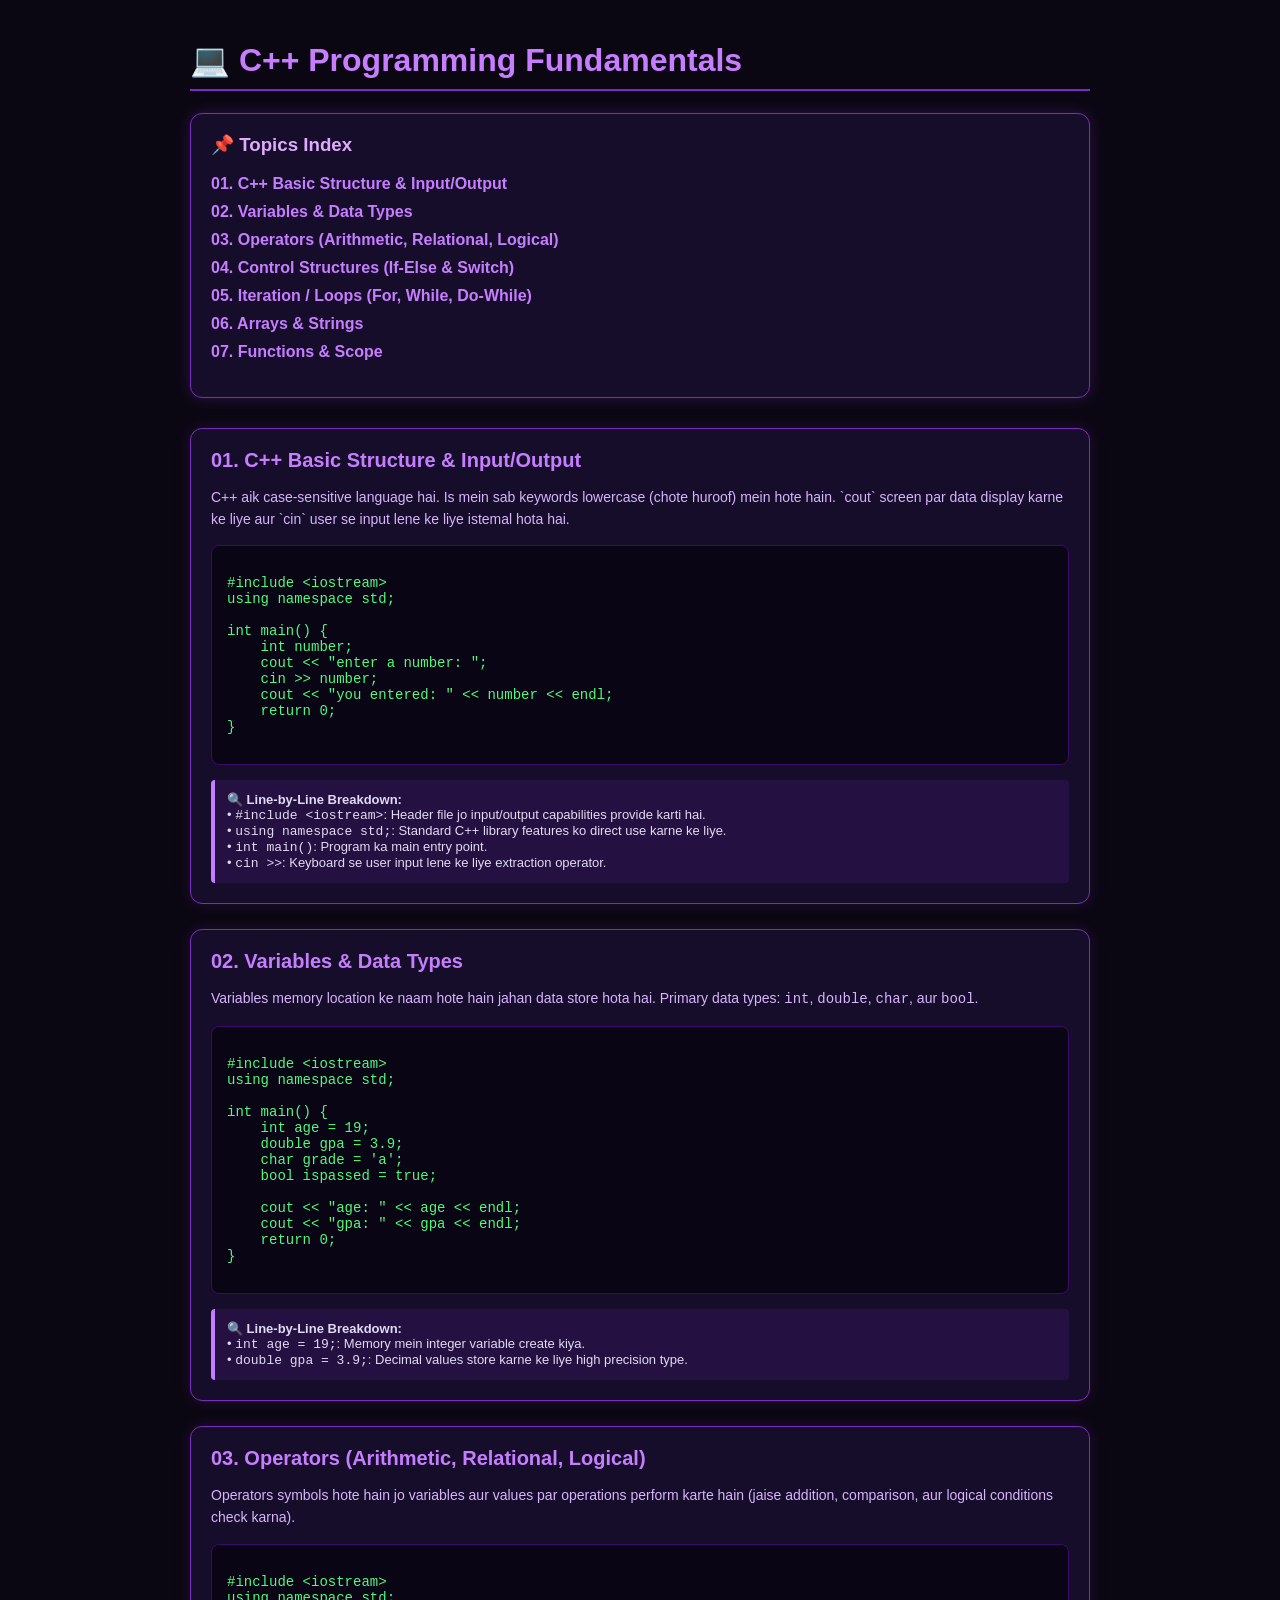
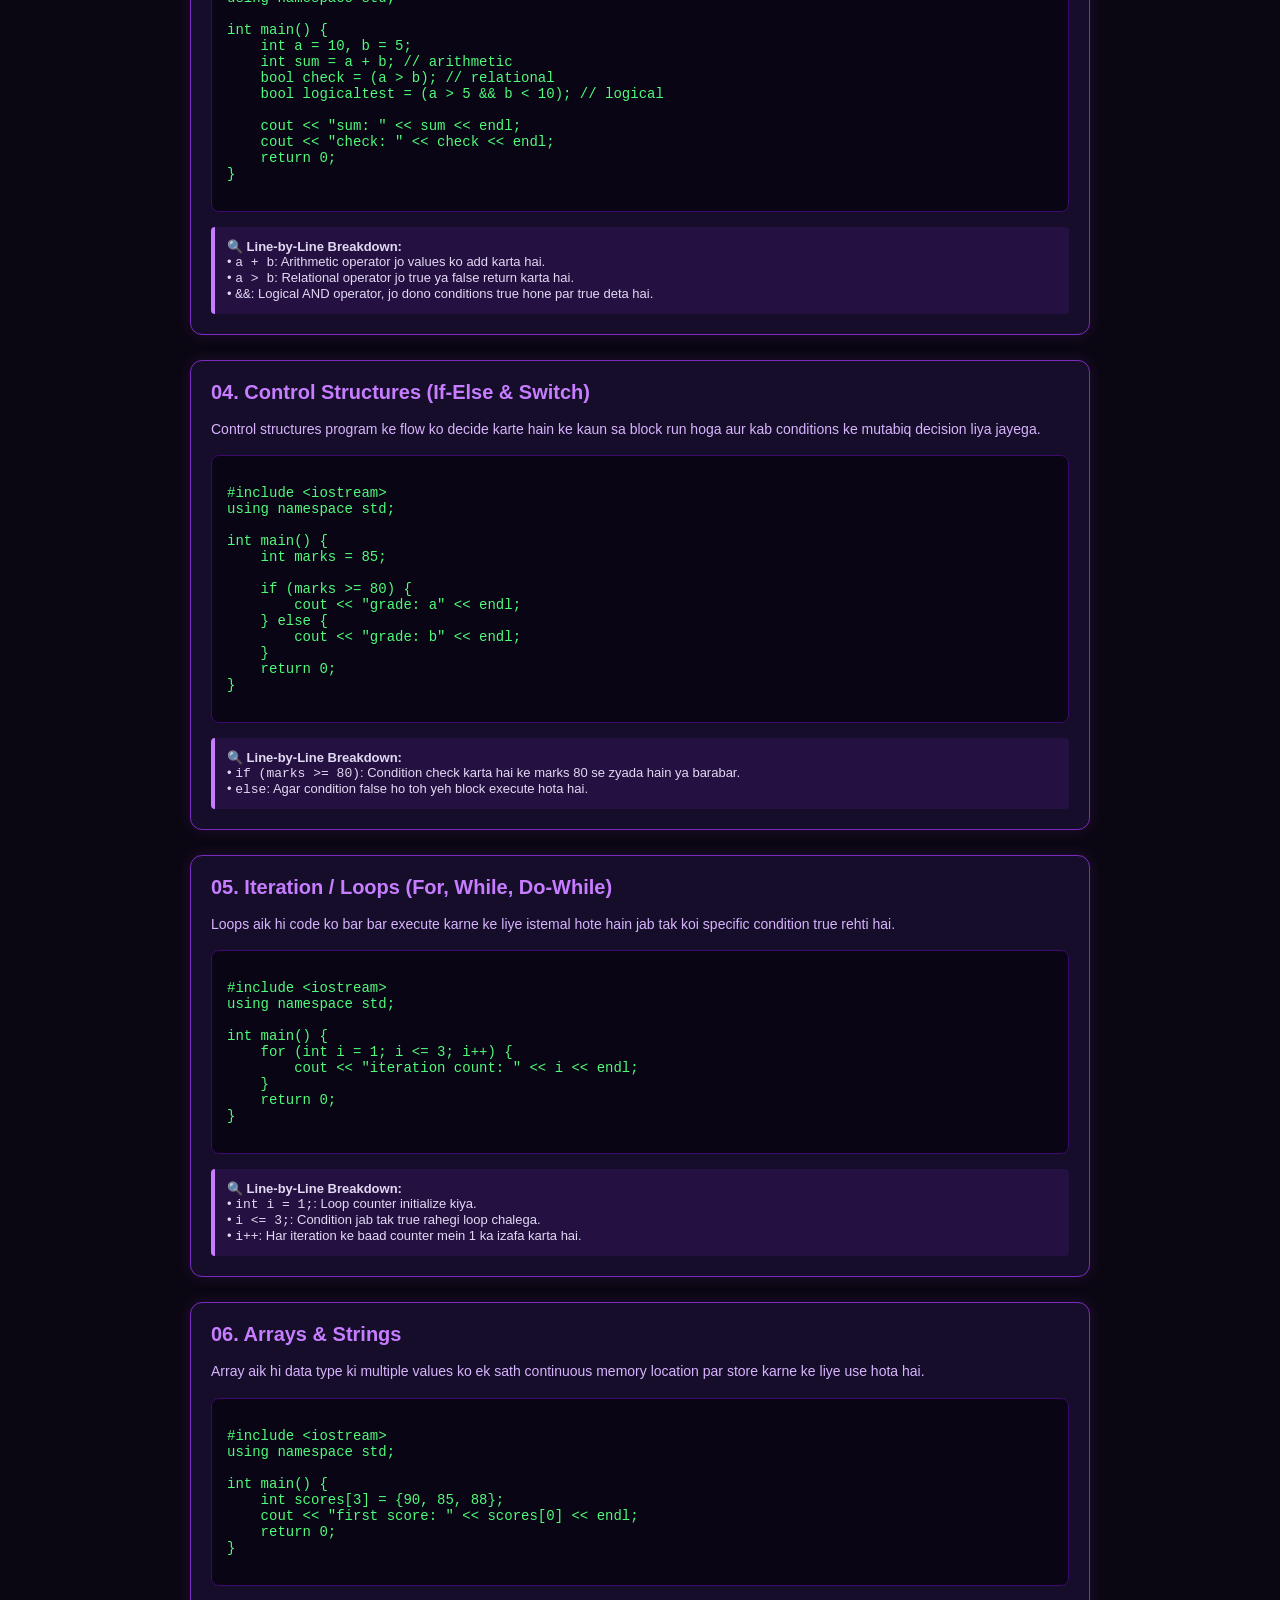
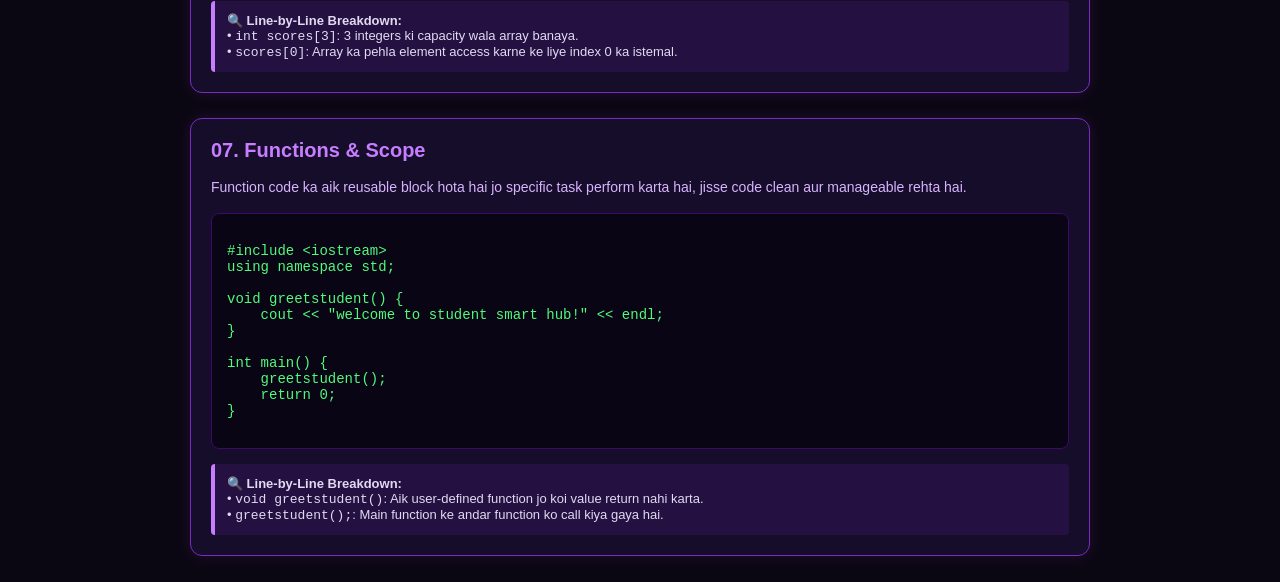
==== cxx_basics.html @ c3fcfd0b "Create cxx_basics.html" ====
<!DOCTYPE html>
<html lang="en">
<head>
    <meta charset="UTF-8">
    <meta name="viewport" content="width=device-width, initial-scale=1.0">
    <title>C++ Programming Fundamentals - Student Smart Hub</title>
    <style>
        body {
            background-color: #0b0712;
            color: #e2d9f3;
            font-family: 'Segoe UI', Tahoma, Geneva, Verdana, sans-serif;
            margin: 0;
            padding: 20px;
        }

        .container {
            max-width: 900px;
            margin: 0 auto;
        }

        h1 {
            color: #c77dff;
            border-bottom: 2px solid #7b2cbf;
            padding-bottom: 10px;
        }

        /* Topics Index Box */
        .topics-index-card {
            background: #150d2a;
            border: 1px solid #7b2cbf;
            border-radius: 12px;
            padding: 20px;
            margin-bottom: 30px;
            box-shadow: 0 0 15px rgba(123, 44, 191, 0.3);
        }

        .topics-index-card h3 {
            color: #e0aaff;
            margin-top: 0;
        }

        .topics-list {
            list-style: none;
            padding-left: 0;
        }

        .topics-list li {
            margin: 10px 0;
        }

        .topics-list a {
            color: #c77dff;
            text-decoration: none;
            font-weight: bold;
            transition: color 0.2s;
        }

        .topics-list a:hover {
            color: #ffffff;
            text-shadow: 0 0 8px #c77dff;
        }

        /* Post-Mortem Card Style */
        .post-mortem-card {
            background: #150d2a;
            border: 1px solid #7b2cbf;
            border-radius: 12px;
            padding: 20px;
            margin-bottom: 25px;
            box-shadow: 0 0 15px rgba(123, 44, 191, 0.2);
        }

        .topic-title {
            color: #c77dff;
            font-size: 20px;
            margin-top: 0;
            margin-bottom: 10px;
        }

        .topic-desc {
            font-size: 14px;
            line-height: 1.6;
            color: #d8b4fe;
            margin-bottom: 15px;
        }

        /* Code Block Box - Strict Lowercase Display */
        .code-box {
            background: #090514;
            border: 1px solid #3c096c;
            border-radius: 8px;
            padding: 15px;
            font-family: 'Courier New', Courier, monospace;
            font-size: 14px;
            color: #50fa7b;
            overflow-x: auto;
            text-transform: lowercase;
        }

        .breakdown-box {
            background: rgba(123, 44, 191, 0.15);
            border-left: 4px solid #c77dff;
            padding: 12px;
            margin-top: 15px;
            border-radius: 4px;
            font-size: 13px;
        }
    </style>
</head>
<body>

<div class="container">
    <h1>💻 C++ Programming Fundamentals</h1>

    <!-- 1. TOPICS INDEX LIST -->
    <div class="topics-index-card">
        <h3>📌 Topics Index</h3>
        <ul class="topics-list">
            <li><a href="#topic1">01. C++ Basic Structure & Input/Output</a></li>
            <li><a href="#topic2">02. Variables & Data Types</a></li>
            <li><a href="#topic3">03. Operators (Arithmetic, Relational, Logical)</a></li>
            <li><a href="#topic4">04. Control Structures (If-Else & Switch)</a></li>
            <li><a href="#topic5">05. Iteration / Loops (For, While, Do-While)</a></li>
            <li><a href="#topic6">06. Arrays & Strings</a></li>
            <li><a href="#topic7">07. Functions & Scope</a></li>
        </ul>
    </div>

    <!-- 2. TOPIC DEFINITIONS & POST-MORTEMS -->

    <!-- TOPIC 1 -->
    <div class="post-mortem-card" id="topic1">
        <h2 class="topic-title">01. C++ Basic Structure & Input/Output</h2>
        <p class="topic-desc">
            C++ aik case-sensitive language hai. Is mein sab keywords lowercase (chote huroof) mein hote hain. `cout` screen par data display karne ke liye aur `cin` user se input lene ke liye istemal hota hai.
        </p>
        <div class="code-box">
<pre>
#include &lt;iostream&gt;
using namespace std;

int main() {
    int number;
    cout &lt;&lt; "enter a number: ";
    cin &gt;&gt; number;
    cout &lt;&lt; "you entered: " &lt;&lt; number &lt;&lt; endl;
    return 0;
}
</pre>
        </div>
        <div class="breakdown-box">
            <strong>🔍 Line-by-Line Breakdown:</strong><br>
            • <code>#include &lt;iostream&gt;</code>: Header file jo input/output capabilities provide karti hai.<br>
            • <code>using namespace std;</code>: Standard C++ library features ko direct use karne ke liye.<br>
            • <code>int main()</code>: Program ka main entry point.<br>
            • <code>cin &gt;&gt;</code>: Keyboard se user input lene ke liye extraction operator.
        </div>
    </div>

    <!-- TOPIC 2 -->
    <div class="post-mortem-card" id="topic2">
        <h2 class="topic-title">02. Variables & Data Types</h2>
        <p class="topic-desc">
            Variables memory location ke naam hote hain jahan data store hota hai. Primary data types: <code>int</code>, <code>double</code>, <code>char</code>, aur <code>bool</code>.
        </p>
        <div class="code-box">
<pre>
#include &lt;iostream&gt;
using namespace std;

int main() {
    int age = 19;
    double gpa = 3.9;
    char grade = 'a';
    bool ispassed = true;

    cout &lt;&lt; "age: " &lt;&lt; age &lt;&lt; endl;
    cout &lt;&lt; "gpa: " &lt;&lt; gpa &lt;&lt; endl;
    return 0;
}
</pre>
        </div>
        <div class="breakdown-box">
            <strong>🔍 Line-by-Line Breakdown:</strong><br>
            • <code>int age = 19;</code>: Memory mein integer variable create kiya.<br>
            • <code>double gpa = 3.9;</code>: Decimal values store karne ke liye high precision type.
        </div>
    </div>

    <!-- TOPIC 3 -->
    <div class="post-mortem-card" id="topic3">
        <h2 class="topic-title">03. Operators (Arithmetic, Relational, Logical)</h2>
        <p class="topic-desc">
            Operators symbols hote hain jo variables aur values par operations perform karte hain (jaise addition, comparison, aur logical conditions check karna).
        </p>
        <div class="code-box">
<pre>
#include &lt;iostream&gt;
using namespace std;

int main() {
    int a = 10, b = 5;
    int sum = a + b; // arithmetic
    bool check = (a > b); // relational
    bool logicaltest = (a > 5 && b < 10); // logical

    cout &lt;&lt; "sum: " &lt;&lt; sum &lt;&lt; endl;
    cout &lt;&lt; "check: " &lt;&lt; check &lt;&lt; endl;
    return 0;
}
</pre>
        </div>
        <div class="breakdown-box">
            <strong>🔍 Line-by-Line Breakdown:</strong><br>
            • <code>a + b</code>: Arithmetic operator jo values ko add karta hai.<br>
            • <code>a > b</code>: Relational operator jo true ya false return karta hai.<br>
            • <code>&&</code>: Logical AND operator, jo dono conditions true hone par true deta hai.
        </div>
    </div>

    <!-- TOPIC 4 -->
    <div class="post-mortem-card" id="topic4">
        <h2 class="topic-title">04. Control Structures (If-Else & Switch)</h2>
        <p class="topic-desc">
            Control structures program ke flow ko decide karte hain ke kaun sa block run hoga aur kab conditions ke mutabiq decision liya jayega.
        </p>
        <div class="code-box">
<pre>
#include &lt;iostream&gt;
using namespace std;

int main() {
    int marks = 85;

    if (marks >= 80) {
        cout &lt;&lt; "grade: a" &lt;&lt; endl;
    } else {
        cout &lt;&lt; "grade: b" &lt;&lt; endl;
    }
    return 0;
}
</pre>
        </div>
        <div class="breakdown-box">
            <strong>🔍 Line-by-Line Breakdown:</strong><br>
            • <code>if (marks >= 80)</code>: Condition check karta hai ke marks 80 se zyada hain ya barabar.<br>
            • <code>else</code>: Agar condition false ho toh yeh block execute hota hai.
        </div>
    </div>

    <!-- TOPIC 5 -->
    <div class="post-mortem-card" id="topic5">
        <h2 class="topic-title">05. Iteration / Loops (For, While, Do-While)</h2>
        <p class="topic-desc">
            Loops aik hi code ko bar bar execute karne ke liye istemal hote hain jab tak koi specific condition true rehti hai.
        </p>
        <div class="code-box">
<pre>
#include &lt;iostream&gt;
using namespace std;

int main() {
    for (int i = 1; i <= 3; i++) {
        cout &lt;&lt; "iteration count: " &lt;&lt; i &lt;&lt; endl;
    }
    return 0;
}
</pre>
        </div>
        <div class="breakdown-box">
            <strong>🔍 Line-by-Line Breakdown:</strong><br>
            • <code>int i = 1;</code>: Loop counter initialize kiya.<br>
            • <code>i <= 3;</code>: Condition jab tak true rahegi loop chalega.<br>
            • <code>i++</code>: Har iteration ke baad counter mein 1 ka izafa karta hai.
        </div>
    </div>

    <!-- TOPIC 6 -->
    <div class="post-mortem-card" id="topic6">
        <h2 class="topic-title">06. Arrays & Strings</h2>
        <p class="topic-desc">
            Array aik hi data type ki multiple values ko ek sath continuous memory location par store karne ke liye use hota hai.
        </p>
        <div class="code-box">
<pre>
#include &lt;iostream&gt;
using namespace std;

int main() {
    int scores[3] = {90, 85, 88};
    cout &lt;&lt; "first score: " &lt;&lt; scores[0] &lt;&lt; endl;
    return 0;
}
</pre>
        </div>
        <div class="breakdown-box">
            <strong>🔍 Line-by-Line Breakdown:</strong><br>
            • <code>int scores[3]</code>: 3 integers ki capacity wala array banaya.<br>
            • <code>scores[0]</code>: Array ka pehla element access karne ke liye index 0 ka istemal.
        </div>
    </div>

    <!-- TOPIC 7 -->
    <div class="post-mortem-card" id="topic7">
        <h2 class="topic-title">07. Functions & Scope</h2>
        <p class="topic-desc">
            Function code ka aik reusable block hota hai jo specific task perform karta hai, jisse code clean aur manageable rehta hai.
        </p>
        <div class="code-box">
<pre>
#include &lt;iostream&gt;
using namespace std;

void greetstudent() {
    cout &lt;&lt; "welcome to student smart hub!" &lt;&lt; endl;
}

int main() {
    greetstudent();
    return 0;
}
</pre>
        </div>
        <div class="breakdown-box">
            <strong>🔍 Line-by-Line Breakdown:</strong><br>
            • <code>void greetstudent()</code>: Aik user-defined function jo koi value return nahi karta.<br>
            • <code>greetstudent();</code>: Main function ke andar function ko call kiya gaya hai.
        </div>
    </div>

</div>

</body>
</html>
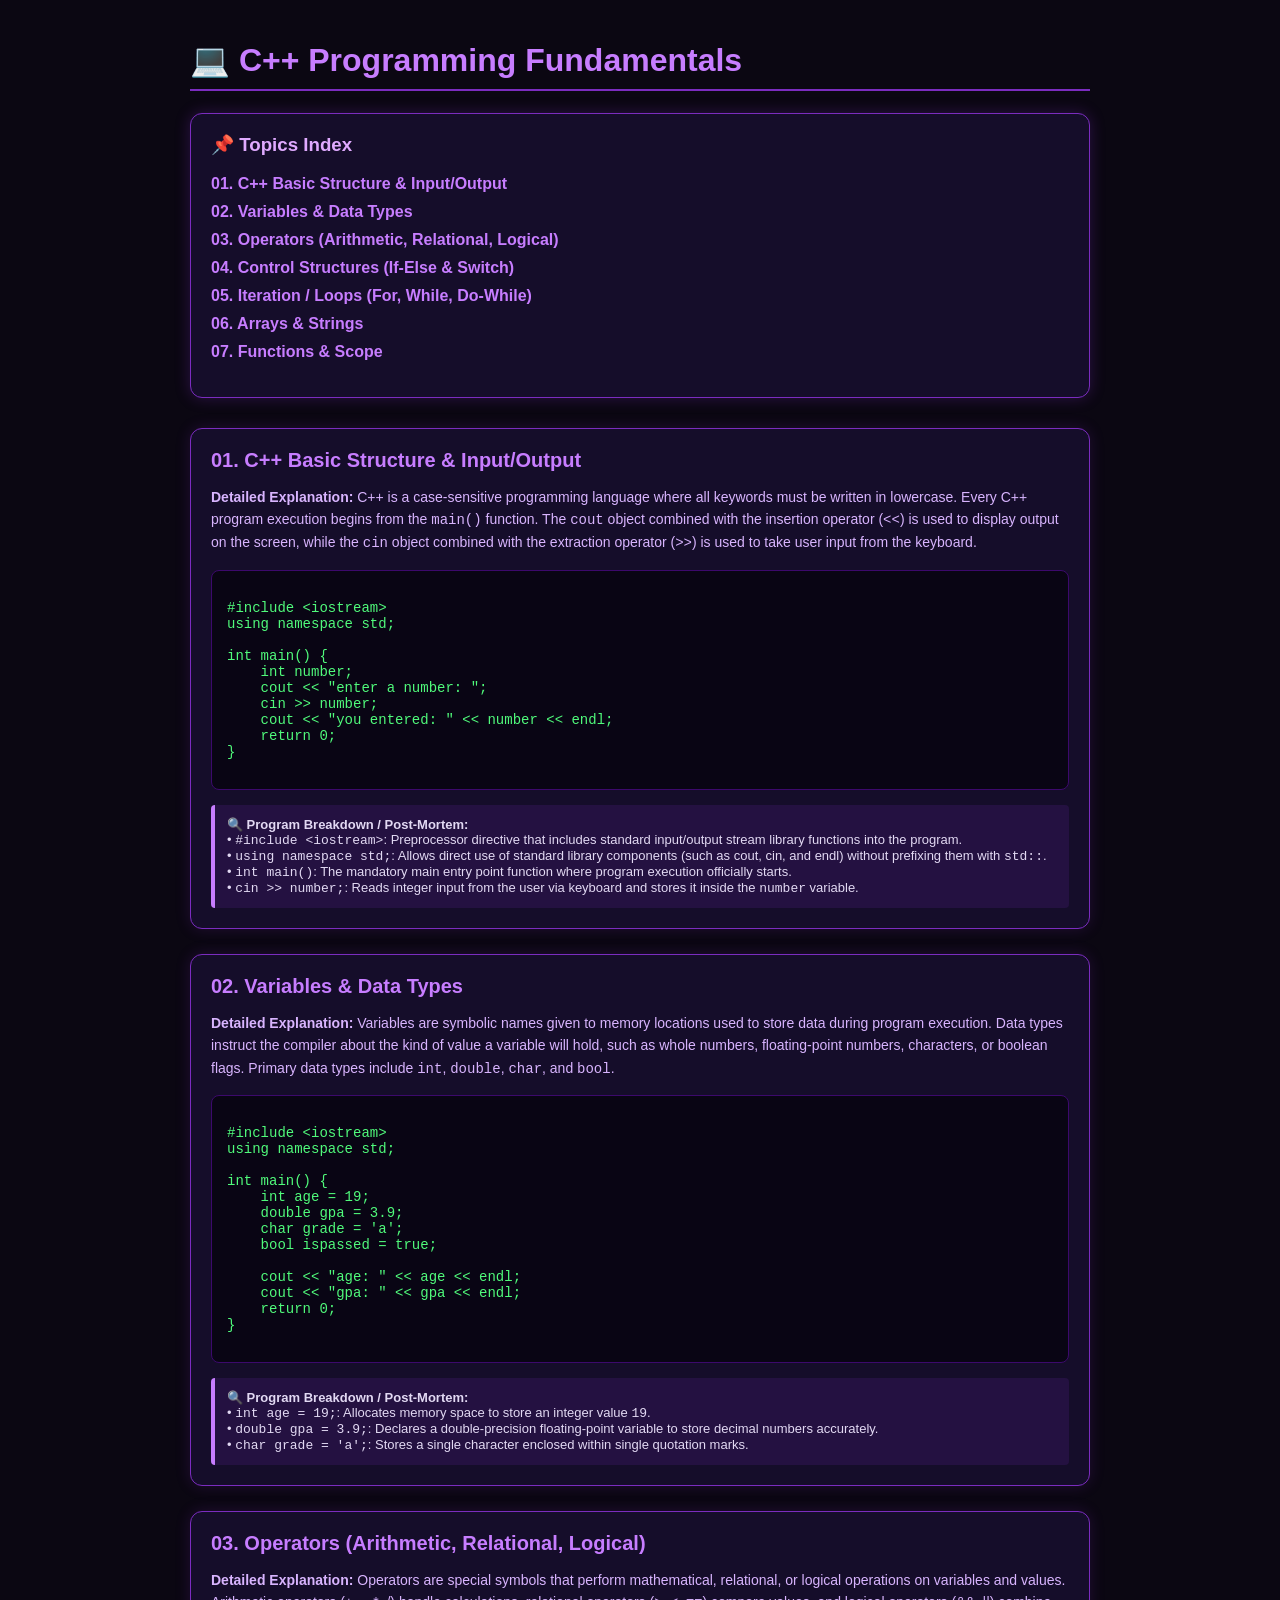
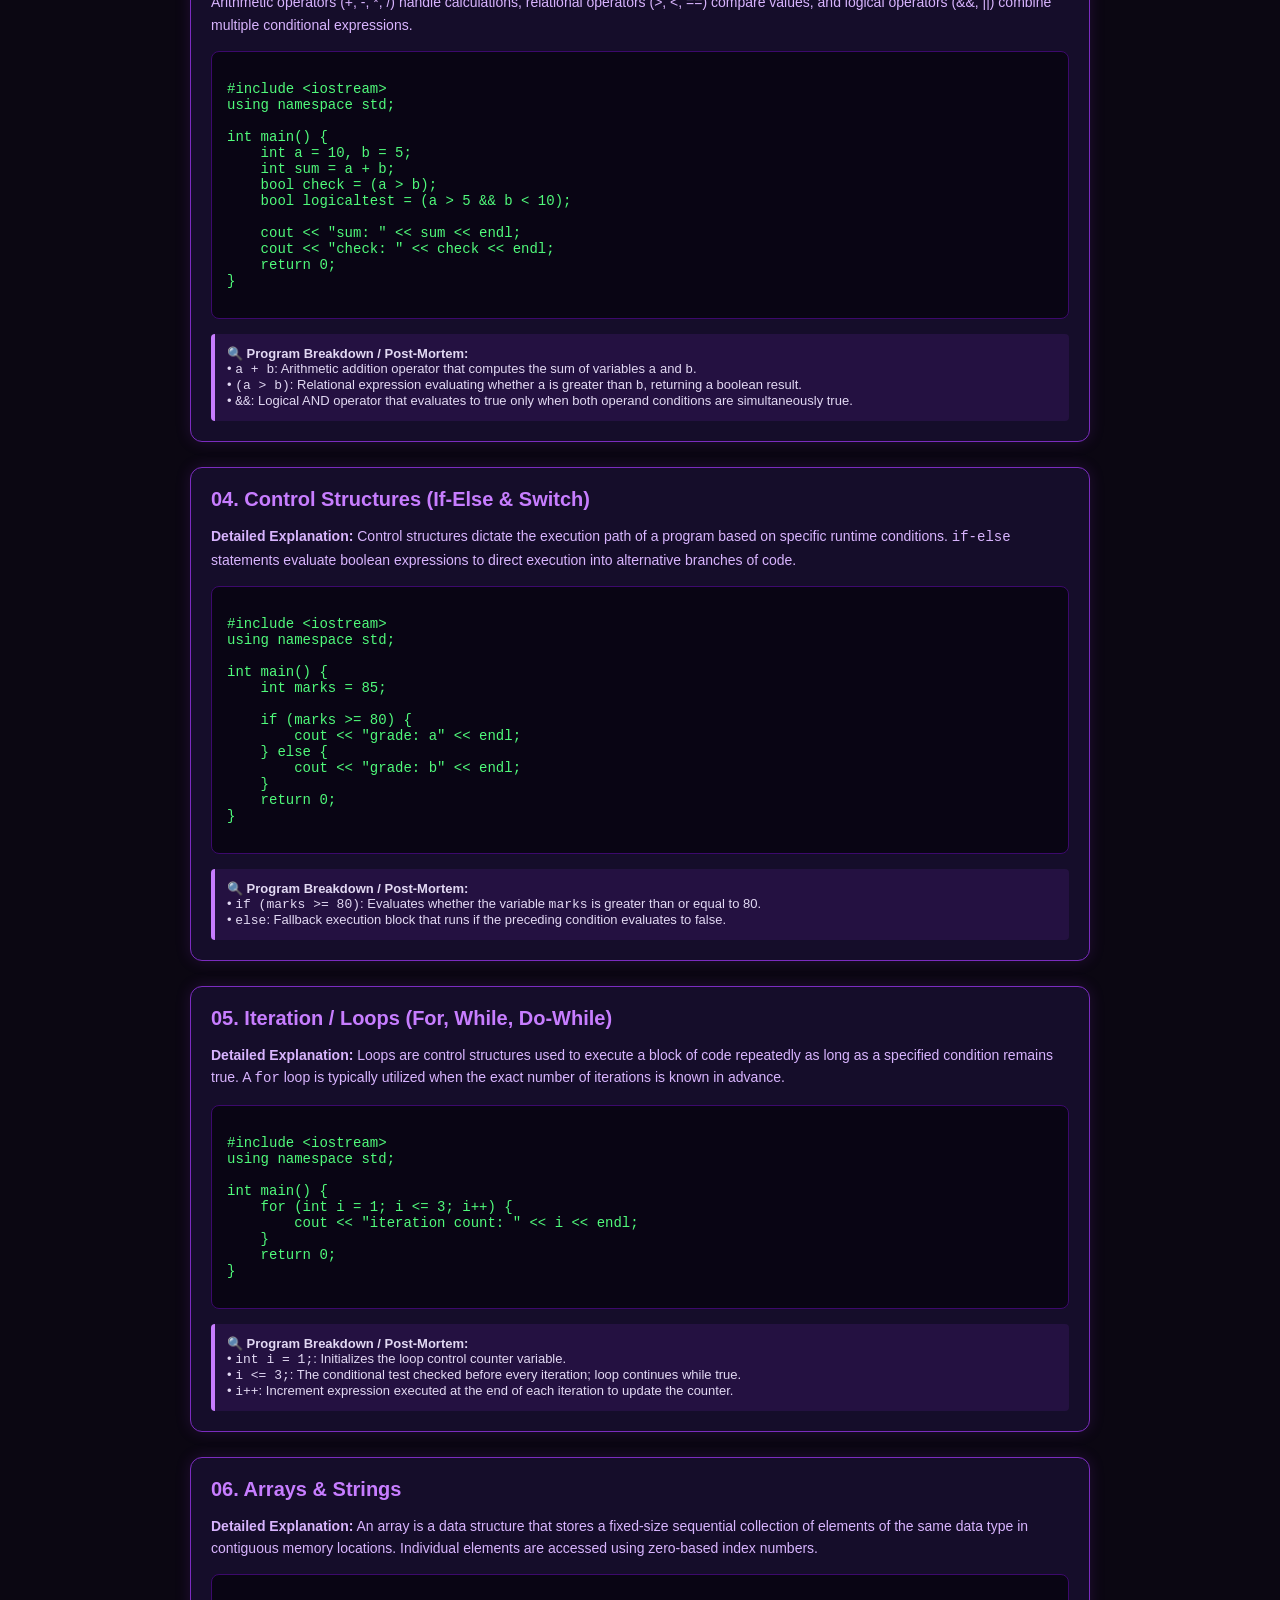
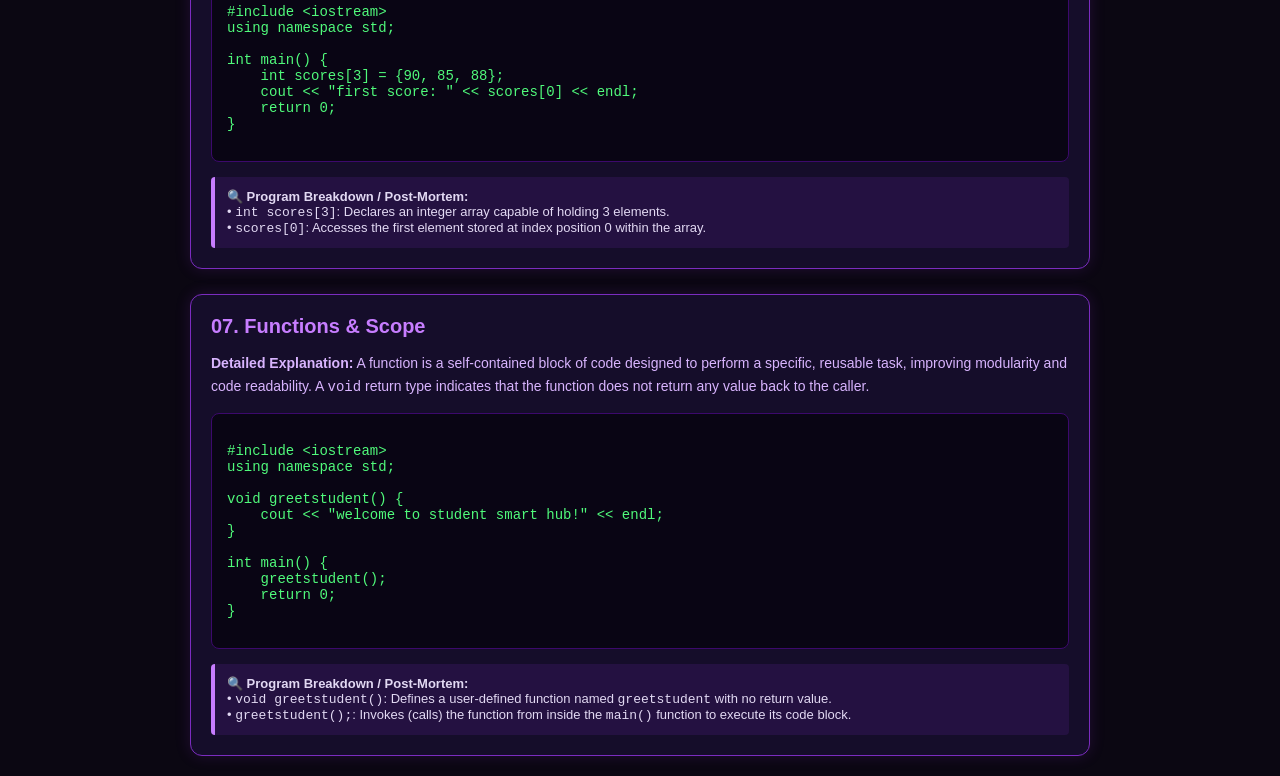
==== commit 9e502d46: "Update cxx_basics.html" ====
--- a/cxx_basics.html
+++ b/cxx_basics.html
@@ -132,7 +132,7 @@
     <div class="post-mortem-card" id="topic1">
         <h2 class="topic-title">01. C++ Basic Structure & Input/Output</h2>
         <p class="topic-desc">
-            C++ aik case-sensitive language hai. Is mein sab keywords lowercase (chote huroof) mein hote hain. `cout` screen par data display karne ke liye aur `cin` user se input lene ke liye istemal hota hai.
+            <strong>Detailed Explanation:</strong> C++ is a case-sensitive programming language where all keywords must be written in lowercase. Every C++ program execution begins from the <code>main()</code> function. The <code>cout</code> object combined with the insertion operator (<code>&lt;&lt;</code>) is used to display output on the screen, while the <code>cin</code> object combined with the extraction operator (<code>&gt;&gt;</code>) is used to take user input from the keyboard.
         </p>
         <div class="code-box">
 <pre>
@@ -149,11 +149,11 @@
 </pre>
         </div>
         <div class="breakdown-box">
-            <strong>🔍 Line-by-Line Breakdown:</strong><br>
-            • <code>#include &lt;iostream&gt;</code>: Header file jo input/output capabilities provide karti hai.<br>
-            • <code>using namespace std;</code>: Standard C++ library features ko direct use karne ke liye.<br>
-            • <code>int main()</code>: Program ka main entry point.<br>
-            • <code>cin &gt;&gt;</code>: Keyboard se user input lene ke liye extraction operator.
+            <strong>🔍 Program Breakdown / Post-Mortem:</strong><br>
+            • <code>#include &lt;iostream&gt;</code>: Preprocessor directive that includes standard input/output stream library functions into the program.<br>
+            • <code>using namespace std;</code>: Allows direct use of standard library components (such as cout, cin, and endl) without prefixing them with <code>std::</code>.<br>
+            • <code>int main()</code>: The mandatory main entry point function where program execution officially starts.<br>
+            • <code>cin &gt;&gt; number;</code>: Reads integer input from the user via keyboard and stores it inside the <code>number</code> variable.
         </div>
     </div>
 
@@ -161,7 +161,7 @@
     <div class="post-mortem-card" id="topic2">
         <h2 class="topic-title">02. Variables & Data Types</h2>
         <p class="topic-desc">
-            Variables memory location ke naam hote hain jahan data store hota hai. Primary data types: <code>int</code>, <code>double</code>, <code>char</code>, aur <code>bool</code>.
+            <strong>Detailed Explanation:</strong> Variables are symbolic names given to memory locations used to store data during program execution. Data types instruct the compiler about the kind of value a variable will hold, such as whole numbers, floating-point numbers, characters, or boolean flags. Primary data types include <code>int</code>, <code>double</code>, <code>char</code>, and <code>bool</code>.
         </p>
         <div class="code-box">
 <pre>
@@ -181,9 +181,10 @@
 </pre>
         </div>
         <div class="breakdown-box">
-            <strong>🔍 Line-by-Line Breakdown:</strong><br>
-            • <code>int age = 19;</code>: Memory mein integer variable create kiya.<br>
-            • <code>double gpa = 3.9;</code>: Decimal values store karne ke liye high precision type.
+            <strong>🔍 Program Breakdown / Post-Mortem:</strong><br>
+            • <code>int age = 19;</code>: Allocates memory space to store an integer value <code>19</code>.<br>
+            • <code>double gpa = 3.9;</code>: Declares a double-precision floating-point variable to store decimal numbers accurately.<br>
+            • <code>char grade = 'a';</code>: Stores a single character enclosed within single quotation marks.
         </div>
     </div>
 
@@ -191,7 +192,7 @@
     <div class="post-mortem-card" id="topic3">
         <h2 class="topic-title">03. Operators (Arithmetic, Relational, Logical)</h2>
         <p class="topic-desc">
-            Operators symbols hote hain jo variables aur values par operations perform karte hain (jaise addition, comparison, aur logical conditions check karna).
+            <strong>Detailed Explanation:</strong> Operators are special symbols that perform mathematical, relational, or logical operations on variables and values. Arithmetic operators (+, -, *, /) handle calculations, relational operators (&gt;, &lt;, ==) compare values, and logical operators (&amp;&amp;, ||) combine multiple conditional expressions.
         </p>
         <div class="code-box">
 <pre>
@@ -200,9 +201,9 @@
 
 int main() {
     int a = 10, b = 5;
-    int sum = a + b; // arithmetic
-    bool check = (a > b); // relational
-    bool logicaltest = (a > 5 && b < 10); // logical
+    int sum = a + b; 
+    bool check = (a > b); 
+    bool logicaltest = (a > 5 && b < 10); 
 
     cout &lt;&lt; "sum: " &lt;&lt; sum &lt;&lt; endl;
     cout &lt;&lt; "check: " &lt;&lt; check &lt;&lt; endl;
@@ -211,10 +212,10 @@
 </pre>
         </div>
         <div class="breakdown-box">
-            <strong>🔍 Line-by-Line Breakdown:</strong><br>
-            • <code>a + b</code>: Arithmetic operator jo values ko add karta hai.<br>
-            • <code>a > b</code>: Relational operator jo true ya false return karta hai.<br>
-            • <code>&&</code>: Logical AND operator, jo dono conditions true hone par true deta hai.
+            <strong>🔍 Program Breakdown / Post-Mortem:</strong><br>
+            • <code>a + b</code>: Arithmetic addition operator that computes the sum of variables <code>a</code> and <code>b</code>.<br>
+            • <code>(a > b)</code>: Relational expression evaluating whether <code>a</code> is greater than <code>b</code>, returning a boolean result.<br>
+            • <code>&amp;&amp;</code>: Logical AND operator that evaluates to true only when both operand conditions are simultaneously true.
         </div>
     </div>
 
@@ -222,7 +223,7 @@
     <div class="post-mortem-card" id="topic4">
         <h2 class="topic-title">04. Control Structures (If-Else & Switch)</h2>
         <p class="topic-desc">
-            Control structures program ke flow ko decide karte hain ke kaun sa block run hoga aur kab conditions ke mutabiq decision liya jayega.
+            <strong>Detailed Explanation:</strong> Control structures dictate the execution path of a program based on specific runtime conditions. <code>if-else</code> statements evaluate boolean expressions to direct execution into alternative branches of code.
         </p>
         <div class="code-box">
 <pre>
@@ -242,9 +243,9 @@
 </pre>
         </div>
         <div class="breakdown-box">
-            <strong>🔍 Line-by-Line Breakdown:</strong><br>
-            • <code>if (marks >= 80)</code>: Condition check karta hai ke marks 80 se zyada hain ya barabar.<br>
-            • <code>else</code>: Agar condition false ho toh yeh block execute hota hai.
+            <strong>🔍 Program Breakdown / Post-Mortem:</strong><br>
+            • <code>if (marks &gt;= 80)</code>: Evaluates whether the variable <code>marks</code> is greater than or equal to 80.<br>
+            • <code>else</code>: Fallback execution block that runs if the preceding condition evaluates to false.
         </div>
     </div>
 
@@ -252,15 +253,15 @@
     <div class="post-mortem-card" id="topic5">
         <h2 class="topic-title">05. Iteration / Loops (For, While, Do-While)</h2>
         <p class="topic-desc">
-            Loops aik hi code ko bar bar execute karne ke liye istemal hote hain jab tak koi specific condition true rehti hai.
-        </p>
-        <div class="code-box">
-<pre>
-#include &lt;iostream&gt;
-using namespace std;
-
-int main() {
-    for (int i = 1; i <= 3; i++) {
+            <strong>Detailed Explanation:</strong> Loops are control structures used to execute a block of code repeatedly as long as a specified condition remains true. A <code>for</code> loop is typically utilized when the exact number of iterations is known in advance.
+        </p>
+        <div class="code-box">
+<pre>
+#include &lt;iostream&gt;
+using namespace std;
+
+int main() {
+    for (int i = 1; i &lt;= 3; i++) {
         cout &lt;&lt; "iteration count: " &lt;&lt; i &lt;&lt; endl;
     }
     return 0;
@@ -268,10 +269,10 @@
 </pre>
         </div>
         <div class="breakdown-box">
-            <strong>🔍 Line-by-Line Breakdown:</strong><br>
-            • <code>int i = 1;</code>: Loop counter initialize kiya.<br>
-            • <code>i <= 3;</code>: Condition jab tak true rahegi loop chalega.<br>
-            • <code>i++</code>: Har iteration ke baad counter mein 1 ka izafa karta hai.
+            <strong>🔍 Program Breakdown / Post-Mortem:</strong><br>
+            • <code>int i = 1;</code>: Initializes the loop control counter variable.<br>
+            • <code>i &lt;= 3;</code>: The conditional test checked before every iteration; loop continues while true.<br>
+            • <code>i++</code>: Increment expression executed at the end of each iteration to update the counter.
         </div>
     </div>
 
@@ -279,7 +280,7 @@
     <div class="post-mortem-card" id="topic6">
         <h2 class="topic-title">06. Arrays & Strings</h2>
         <p class="topic-desc">
-            Array aik hi data type ki multiple values ko ek sath continuous memory location par store karne ke liye use hota hai.
+            <strong>Detailed Explanation:</strong> An array is a data structure that stores a fixed-size sequential collection of elements of the same data type in contiguous memory locations. Individual elements are accessed using zero-based index numbers.
         </p>
         <div class="code-box">
 <pre>
@@ -294,9 +295,9 @@
 </pre>
         </div>
         <div class="breakdown-box">
-            <strong>🔍 Line-by-Line Breakdown:</strong><br>
-            • <code>int scores[3]</code>: 3 integers ki capacity wala array banaya.<br>
-            • <code>scores[0]</code>: Array ka pehla element access karne ke liye index 0 ka istemal.
+            <strong>🔍 Program Breakdown / Post-Mortem:</strong><br>
+            • <code>int scores[3]</code>: Declares an integer array capable of holding 3 elements.<br>
+            • <code>scores[0]</code>: Accesses the first element stored at index position 0 within the array.
         </div>
     </div>
 
@@ -304,7 +305,7 @@
     <div class="post-mortem-card" id="topic7">
         <h2 class="topic-title">07. Functions & Scope</h2>
         <p class="topic-desc">
-            Function code ka aik reusable block hota hai jo specific task perform karta hai, jisse code clean aur manageable rehta hai.
+            <strong>Detailed Explanation:</strong> A function is a self-contained block of code designed to perform a specific, reusable task, improving modularity and code readability. A <code>void</code> return type indicates that the function does not return any value back to the caller.
         </p>
         <div class="code-box">
 <pre>
@@ -322,9 +323,9 @@
 </pre>
         </div>
         <div class="breakdown-box">
-            <strong>🔍 Line-by-Line Breakdown:</strong><br>
-            • <code>void greetstudent()</code>: Aik user-defined function jo koi value return nahi karta.<br>
-            • <code>greetstudent();</code>: Main function ke andar function ko call kiya gaya hai.
+            <strong>🔍 Program Breakdown / Post-Mortem:</strong><br>
+            • <code>void greetstudent()</code>: Defines a user-defined function named <code>greetstudent</code> with no return value.<br>
+            • <code>greetstudent();</code>: Invokes (calls) the function from inside the <code>main()</code> function to execute its code block.
         </div>
     </div>
 
